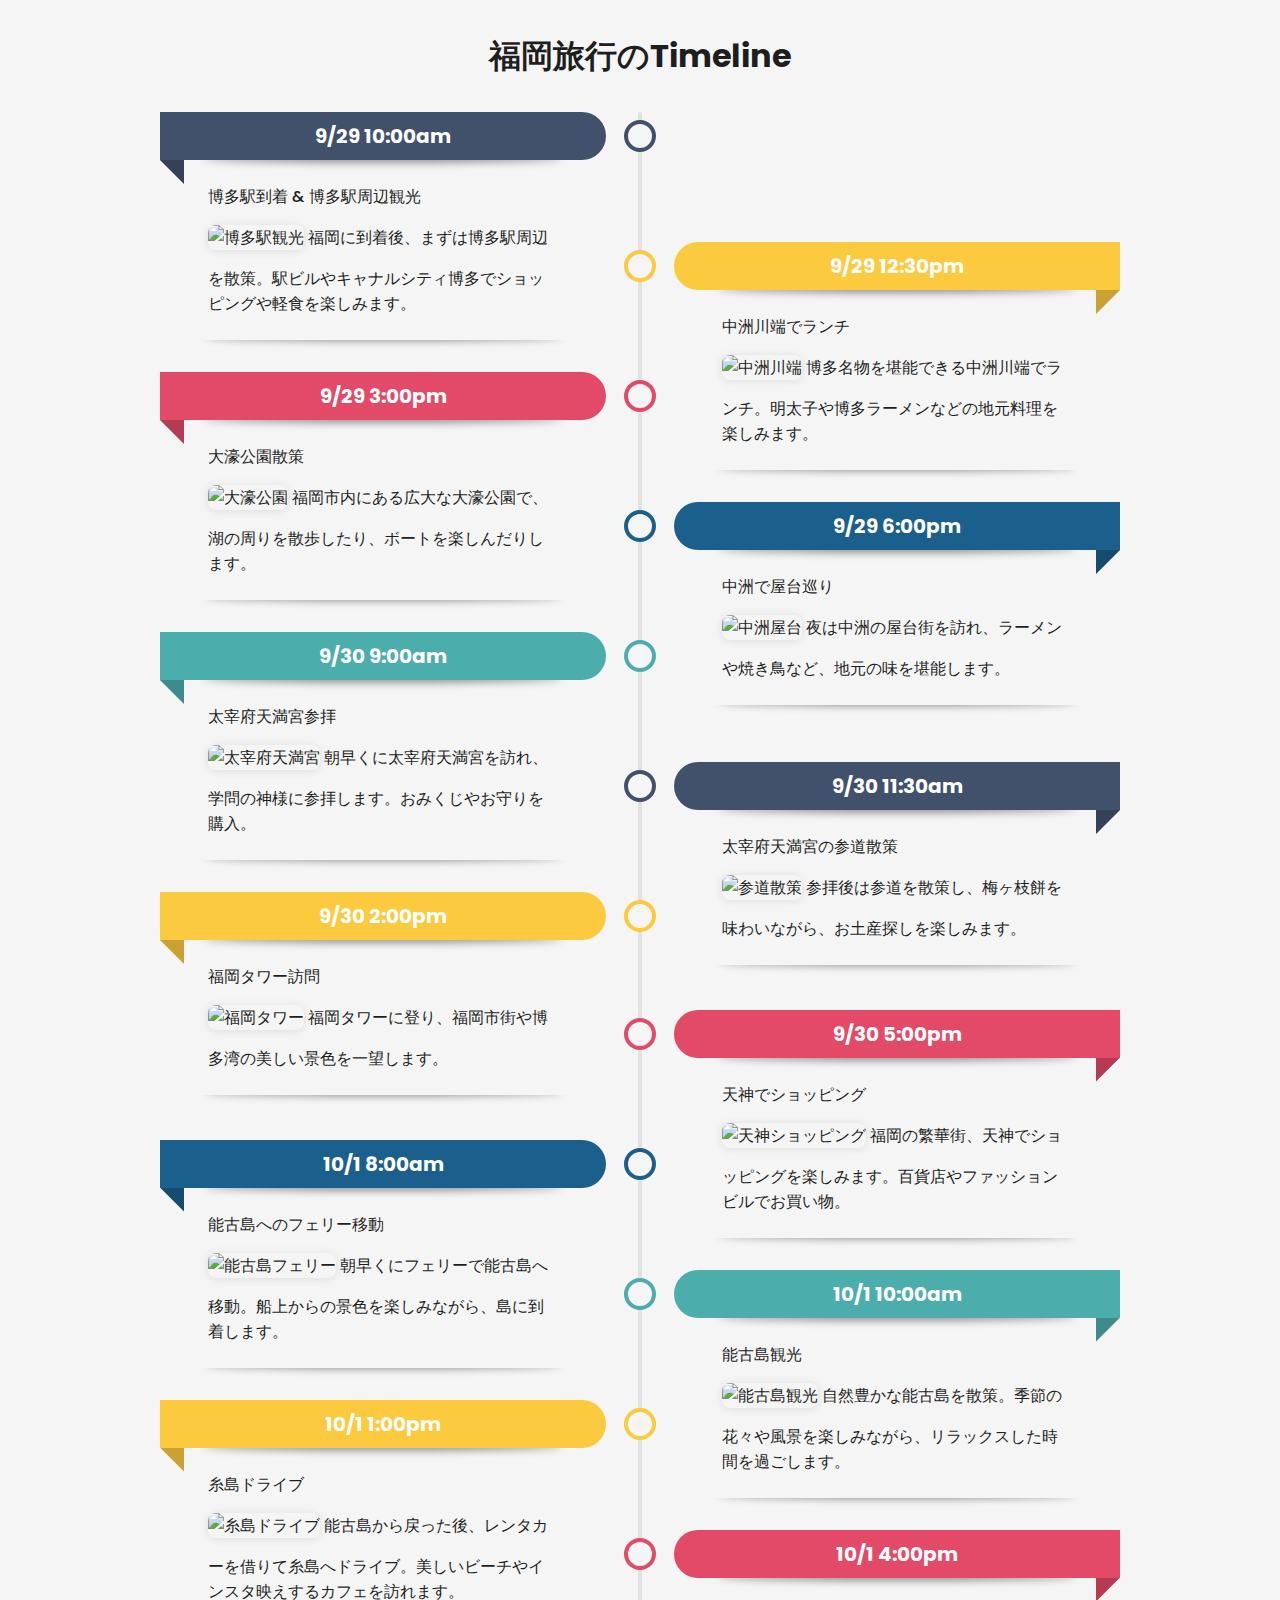
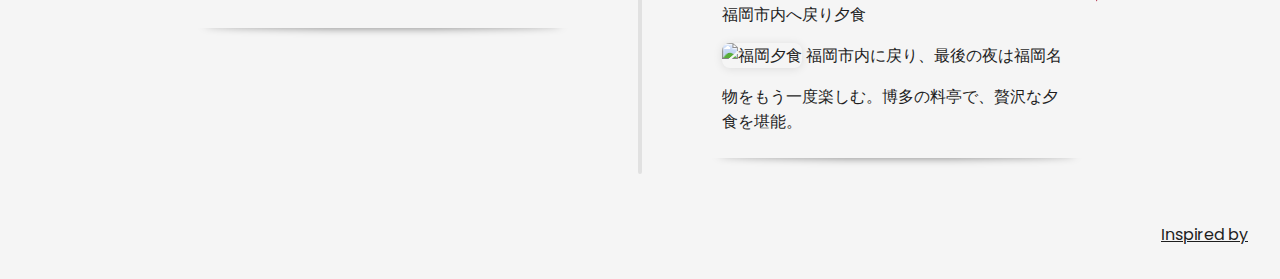
==== timeline.html @ 991013e3 "gitpush" ====
<!DOCTYPE html>
<html lang="en">
<head>
    <meta charset="UTF-8">
    <meta name="viewport" content="width=device-width, initial-scale=1.0">
    <title>福岡旅行のTimeline</title>
    <link rel="stylesheet" href="style.css">
</head>

<body>
    <h1>福岡旅行のTimeline</h1>
    <ul>
        <!-- 9月29日 -->
        <li style="--accent-color:#41516C">
            <div class="date">9/29 10:00am</div>
            <div class="title">博多駅到着 & 博多駅周辺観光</div>
            <div class="descr">
                <img src="https://th.bing.com/th/id/R.00c72c5f0d6cfe3a1ccf366a4e76f720?rik=dsjasnyfnxc9Jg&riu=http%3a%2f%2fwww.kukanzeneki.net%2fall%2fka-to%2ffukuoka2.jpg&ehk=8yUX8NG%2bUDL0lEpbHDnoIIRdo9r0xgKJvzPp7T77tao%3d&risl=&pid=ImgRaw&r=0&sres=1&sresct=1" alt="博多駅観光">
                福岡に到着後、まずは博多駅周辺を散策。駅ビルやキャナルシティ博多でショッピングや軽食を楽しみます。
            </div>
        </li>
        <li style="--accent-color:#FBCA3E">
            <div class="date">9/29 12:30pm</div>
            <div class="title">中洲川端でランチ</div>
            <div class="descr">
                <img src="https://example.com/nakasu-lunch.jpg" alt="中洲川端">
                博多名物を堪能できる中洲川端でランチ。明太子や博多ラーメンなどの地元料理を楽しみます。
            </div>
        </li>
        <li style="--accent-color:#E24A68">
            <div class="date">9/29 3:00pm</div>
            <div class="title">大濠公園散策</div>
            <div class="descr">
                <img src="https://example.com/ohori-park.jpg" alt="大濠公園">
                福岡市内にある広大な大濠公園で、湖の周りを散歩したり、ボートを楽しんだりします。
            </div>
        </li>
        <li style="--accent-color:#1B5F8C">
            <div class="date">9/29 6:00pm</div>
            <div class="title">中洲で屋台巡り</div>
            <div class="descr">
                <img src="https://example.com/nakasu-yatai.jpg" alt="中洲屋台">
                夜は中洲の屋台街を訪れ、ラーメンや焼き鳥など、地元の味を堪能します。
            </div>
        </li>

        <!-- 9月30日 -->
        <li style="--accent-color:#4CADAD">
            <div class="date">9/30 9:00am</div>
            <div class="title">太宰府天満宮参拝</div>
            <div class="descr">
                <img src="https://example.com/dazaifu.jpg" alt="太宰府天満宮">
                朝早くに太宰府天満宮を訪れ、学問の神様に参拝します。おみくじやお守りを購入。
            </div>
        </li>
        <li style="--accent-color:#41516C">
            <div class="date">9/30 11:30am</div>
            <div class="title">太宰府天満宮の参道散策</div>
            <div class="descr">
                <img src="https://example.com/dazaifu-street.jpg" alt="参道散策">
                参拝後は参道を散策し、梅ヶ枝餅を味わいながら、お土産探しを楽しみます。
            </div>
        </li>
        <li style="--accent-color:#FBCA3E">
            <div class="date">9/30 2:00pm</div>
            <div class="title">福岡タワー訪問</div>
            <div class="descr">
                <img src="https://example.com/fukuoka-tower.jpg" alt="福岡タワー">
                福岡タワーに登り、福岡市街や博多湾の美しい景色を一望します。
            </div>
        </li>
        <li style="--accent-color:#E24A68">
            <div class="date">9/30 5:00pm</div>
            <div class="title">天神でショッピング</div>
            <div class="descr">
                <img src="https://example.com/tenjin-shopping.jpg" alt="天神ショッピング">
                福岡の繁華街、天神でショッピングを楽しみます。百貨店やファッションビルでお買い物。
            </div>
        </li>

        <!-- 10月1日 -->
        <li style="--accent-color:#1B5F8C">
            <div class="date">10/1 8:00am</div>
            <div class="title">能古島へのフェリー移動</div>
            <div class="descr">
                <img src="https://example.com/noko-ferry.jpg" alt="能古島フェリー">
                朝早くにフェリーで能古島へ移動。船上からの景色を楽しみながら、島に到着します。
            </div>
        </li>
        <li style="--accent-color:#4CADAD">
            <div class="date">10/1 10:00am</div>
            <div class="title">能古島観光</div>
            <div class="descr">
                <img src="https://example.com/noko-island.jpg" alt="能古島観光">
                自然豊かな能古島を散策。季節の花々や風景を楽しみながら、リラックスした時間を過ごします。
            </div>
        </li>
        <li style="--accent-color:#FBCA3E">
            <div class="date">10/1 1:00pm</div>
            <div class="title">糸島ドライブ</div>
            <div class="descr">
                <img src="https://example.com/itoshima-drive.jpg" alt="糸島ドライブ">
                能古島から戻った後、レンタカーを借りて糸島へドライブ。美しいビーチやインスタ映えするカフェを訪れます。
            </div>
        </li>
        <li style="--accent-color:#E24A68">
            <div class="date">10/1 4:00pm</div>
            <div class="title">福岡市内へ戻り夕食</div>
            <div class="descr">
                <img src="https://example.com/fukuoka-dinner.jpg" alt="福岡夕食">
                福岡市内に戻り、最後の夜は福岡名物をもう一度楽しむ。博多の料亭で、贅沢な夕食を堪能。
            </div>
        </li>
    </ul>
    <div class="credits">
        <a target="_blank" href="https://www.freepik.com/free-vector/infographic-template-with-yearly-info_1252895.htm">Inspired by</a>
    </div>
</body>
</html>
---- style.css ----
@import url("https://fonts.googleapis.com/css2?family=Poppins:wght@300;500;700&display=swap");
h2 {
  position: relative;
  margin-bottom: 0.2Arem;
  font-weight: bold;/*太字*/
  font-size: 35px;/*フォントサイズ*/
  text-align: center;
}

h2::before {
  position: absolute;
  top: -30px;/*文字上からの位置*/
  left: 50%;/*文字左からの位置*/
  transform: translateX(-50%);
  color: #e8cec3;/*フォントカラー*/
  font-size: 50px;/*背景フォントサイズ*/
  text-transform: uppercase;
  content: 'HAPPYBIRTHDAY';/*背景文字（★ご自由に変更ください）*/
  z-index: -1;
}
*,
*::before,
*::after {
  margin: 0;
  padding: 0;
  box-sizing: border-box;
}

body {
  --color: rgba(30, 30, 30);
  --bgColor: rgba(245, 245, 245);
  min-height: 100vh;
  display: grid;
  align-content: center;
  gap: 2rem;
  padding: 2rem;
  font-family: "Poppins", sans-serif;
  color: var(--color);
  background: var(--bgColor);
}

h1 {
  text-align: center;
}

ul {
  --col-gap: 2rem;
  --row-gap: 2rem;
  --line-w: 0.25rem;
  display: grid;
  grid-template-columns: var(--line-w) 1fr;
  grid-auto-columns: max-content;
  column-gap: var(--col-gap);
  list-style: none;
  width: min(60rem, 90%);
  margin-inline: auto;
}

/* line */
ul::before {
  content: "";
  grid-column: 1;
  grid-row: 1 / span 20;
  background: rgb(225, 225, 225);
  border-radius: calc(var(--line-w) / 2);
}

/* columns*/

/* row gaps */
ul li:not(:last-child) {
  margin-bottom: var(--row-gap);
}

/* card */
ul li {
  grid-column: 2;
  --inlineP: 1.5rem;
  margin-inline: var(--inlineP);
  grid-row: span 2;
  display: grid;
  grid-template-rows: min-content min-content min-content;
}

/* date */
ul li .date {
  --dateH: 3rem;
  height: var(--dateH);
  margin-inline: calc(var(--inlineP) * -1);

  text-align: center;
  background-color: var(--accent-color);

  color: white;
  font-size: 1.25rem;
  font-weight: 700;

  display: grid;
  place-content: center;
  position: relative;

  border-radius: calc(var(--dateH) / 2) 0 0 calc(var(--dateH) / 2);
}

/* date flap */
ul li .date::before {
  content: "";
  width: var(--inlineP);
  aspect-ratio: 1;
  background: var(--accent-color);
  background-image: linear-gradient(rgba(0, 0, 0, 0.2) 100%, transparent);
  position: absolute;
  top: 100%;

  clip-path: polygon(0 0, 100% 0, 0 100%);
  right: 0;
}

/* circle */
ul li .date::after {
  content: "";
  position: absolute;
  width: 2rem;
  aspect-ratio: 1;
  background: var(--bgColor);
  border: 0.3rem solid var(--accent-color);
  border-radius: 50%;
  top: 50%;

  transform: translate(50%, -50%);
  right: calc(100% + var(--col-gap) + var(--line-w) / 2);
}

/* title descr */
ul li .title,
ul li .descr {
  background: var(--bgColor);
  position: relative;
  padding-inline: 1.5rem;
}
ul li .title {
  overflow: hidden;
  padding-block-start: 1.5rem;
  padding-block-end: 1rem;
  font-weight: 500;
}
ul li .descr {
  padding-block-end: 1.5rem;
  font-weight: 300;
}

/* shadows */
ul li .title::before,
ul li .descr::before {
  content: "";
  position: absolute;
  width: 90%;
  height: 0.5rem;
  background: rgba(0, 0, 0, 0.5);
  left: 50%;
  border-radius: 50%;
  filter: blur(4px);
  transform: translate(-50%, 50%);
}
ul li .title::before {
  bottom: calc(100% + 0.125rem);
}

ul li .descr::before {
  z-index: -1;
  bottom: 0.25rem;
}

@media (min-width: 40rem) {
  ul {
    grid-template-columns: 1fr var(--line-w) 1fr;
  }
  ul::before {
    grid-column: 2;
  }
  ul li:nth-child(odd) {
    grid-column: 1;
  }
  ul li:nth-child(even) {
    grid-column: 3;
  }

  /* start second card */
  ul li:nth-child(2) {
    grid-row: 2/4;
  }

  ul li:nth-child(odd) .date::before {
    clip-path: polygon(0 0, 100% 0, 100% 100%);
    left: 0;
  }

  ul li:nth-child(odd) .date::after {
    transform: translate(-50%, -50%);
    left: calc(100% + var(--col-gap) + var(--line-w) / 2);
  }
  ul li:nth-child(odd) .date {
    border-radius: 0 calc(var(--dateH) / 2) calc(var(--dateH) / 2) 0;
  }
}

.credits {
  margin-top: 1rem;
  text-align: right;
}
.credits a {
  color: var(--color);
}

ul li .descr img {
  width: 100%; /* 画像がコンテナ全体に収まるように */
  height: auto; /* アスペクト比を維持 */
  margin-bottom: 1rem; /* テキストとの間に少し余白を追加 */
  border-radius: 0.5rem; /* 角を少し丸くする */
  box-shadow: 0px 1px 10px rgba(0, 0, 0, 0.1); /* 軽いシャドウを追加 */
}

@media (min-width: 40rem) {
  ul {
    grid-template-columns: 1fr var(--line-w) 1fr;
  }
  ul::before {
    grid-column: 2;
  }
  ul li:nth-child(odd) {
    grid-column: 1;
  }
  ul li:nth-child(even) {
    grid-column: 3;
  }

  ul li:nth-child(2) {
    grid-row: 2/4;
  }

  ul li:nth-child(odd) .date::before {
    clip-path: polygon(0 0, 100% 0, 100% 100%);
    left: 0;
  }

  ul li:nth-child(odd) .date::after {
    transform: translate(-50%, -50%);
    left: calc(100% + var(--col-gap) + var(--line-w) / 2);
  }
  ul li:nth-child(odd) .date {
    border-radius: 0 calc(var(--dateH) / 2) calc(var(--dateH) / 2) 0;
  }
}
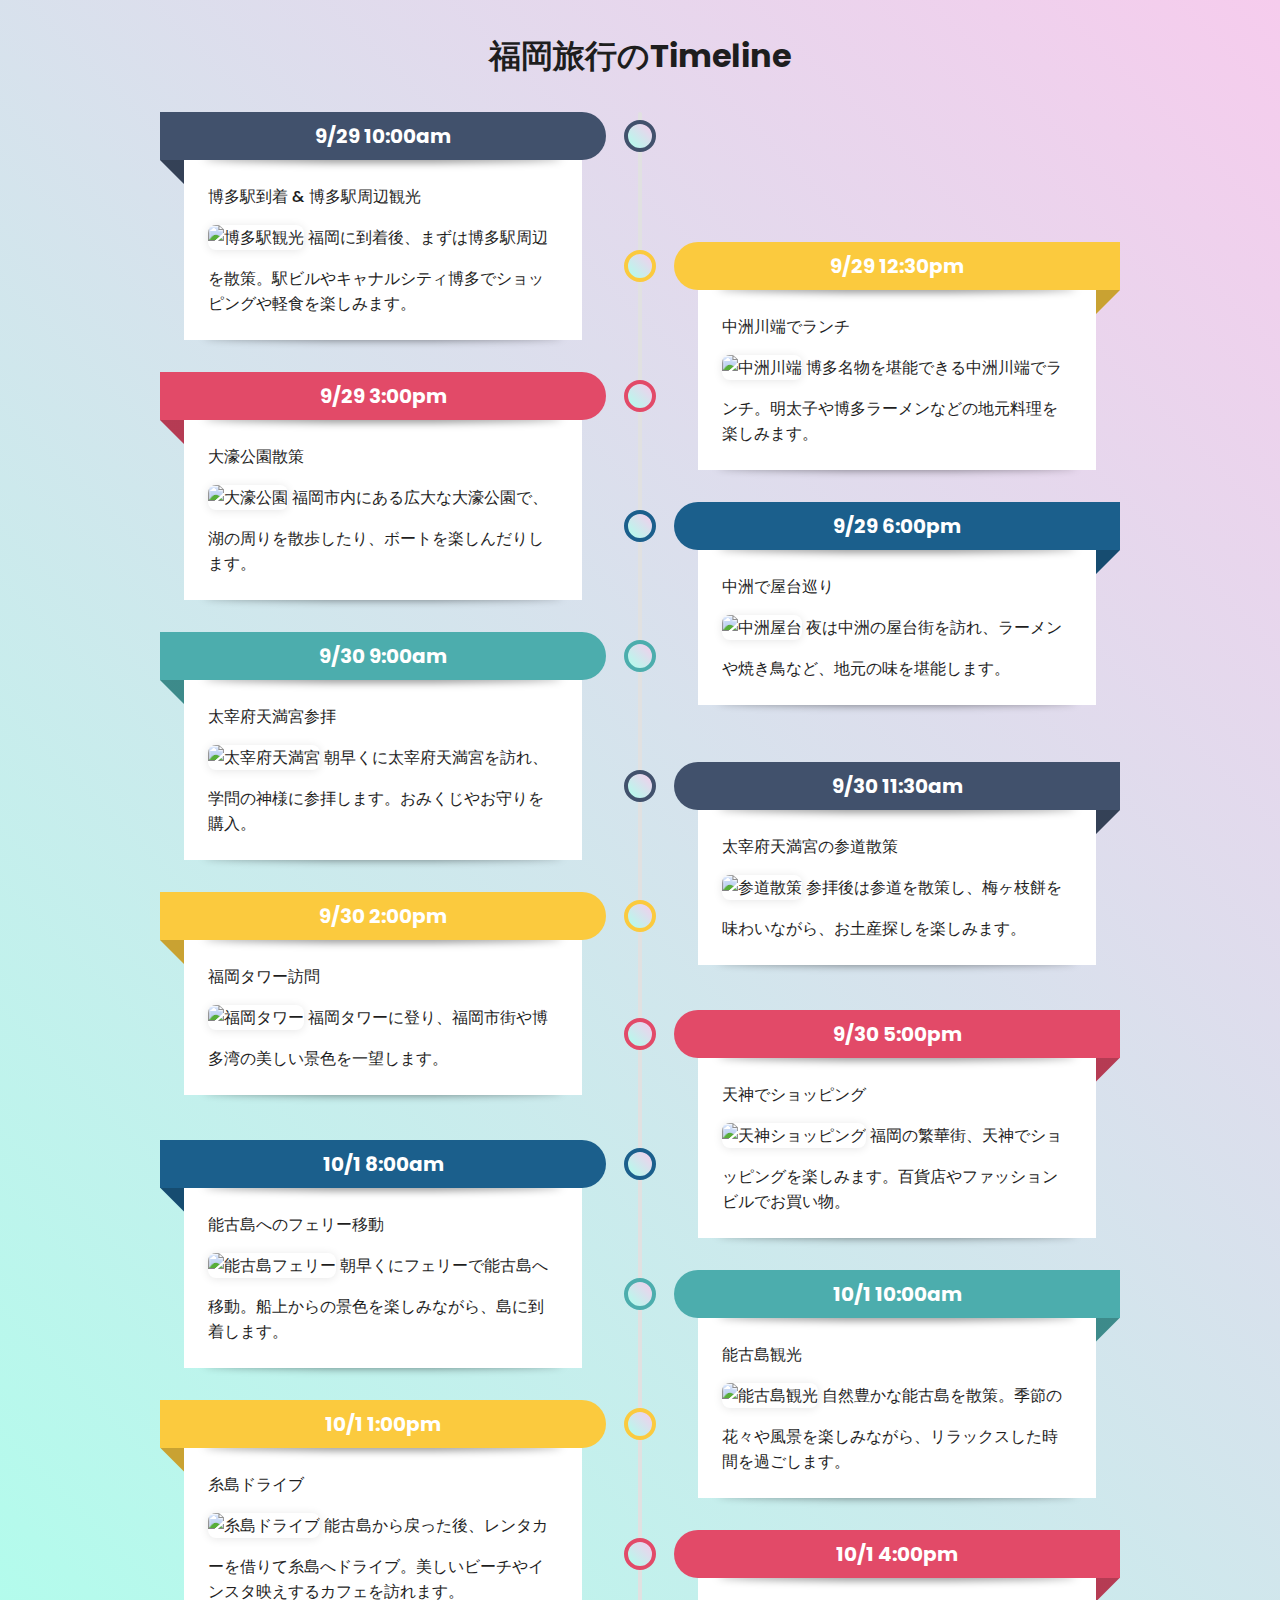
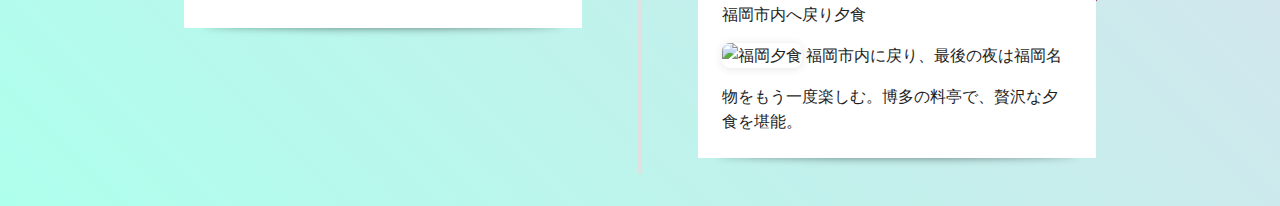
==== commit 0a75eef2: "new" ====
--- a/timeline.html
+++ b/timeline.html
@@ -112,8 +112,5 @@
             </div>
         </li>
     </ul>
-    <div class="credits">
-        <a target="_blank" href="https://www.freepik.com/free-vector/infographic-template-with-yearly-info_1252895.htm">Inspired by</a>
-    </div>
 </body>
 </html>
--- a/style.css
+++ b/style.css
@@ -28,7 +28,7 @@
 
 body {
   --color: rgba(30, 30, 30);
-  --bgColor: rgba(245, 245, 245);
+  --bgColor: linear-gradient(45deg,rgb(174, 255, 236),rgb(246, 204, 237));
   min-height: 100vh;
   display: grid;
   align-content: center;
@@ -134,7 +134,7 @@
 /* title descr */
 ul li .title,
 ul li .descr {
-  background: var(--bgColor);
+  background: #ffffff;
   position: relative;
   padding-inline: 1.5rem;
 }
